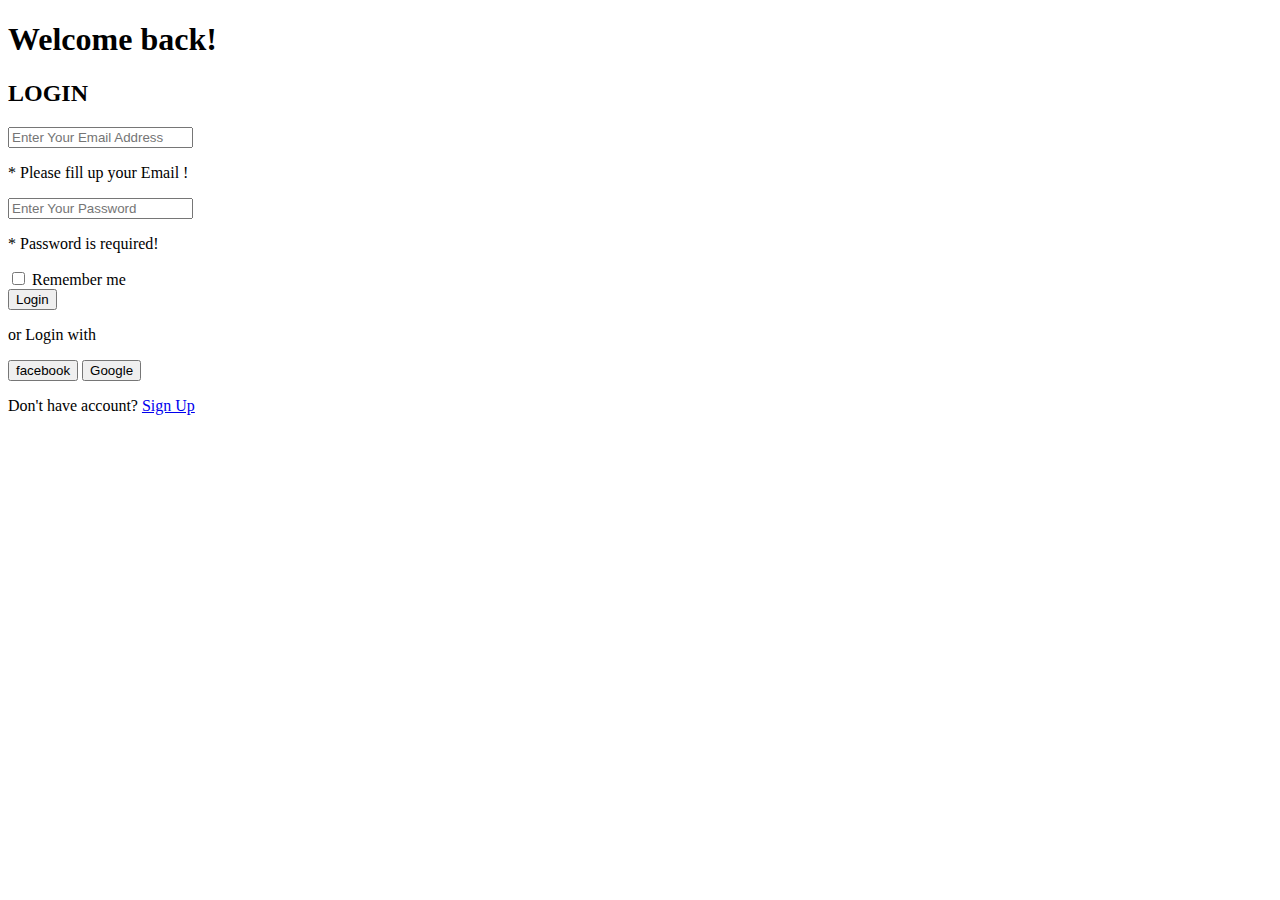
==== index.html @ 31ae1d99 "Add files via upload" ====
<!DOCTYPE html>
<html lang="en">
<head>
    <meta charset="UTF-8">
    <meta http-equiv="X-UA-Compatible" content="IE=edge">
    <meta name="viewport" content="width=device-width, initial-scale=1.0">
    <link rel="icon" type="image/png" sizes="32x32" href="/images/favicon-32x32.png">
    <link rel="stylesheet" href="https://cdnjs.cloudflare.com/ajax/libs/font-awesome/6.2.0/css/all.min.css" integrity="sha512-xh6O/CkQoPOWDdYTDqeRdPCVd1SpvCA9XXcUnZS2FmJNp1coAFzvtCN9BmamE+4aHK8yyUHUSCcJHgXloTyT2A==" crossorigin="anonymous" referrerpolicy="no-referrer" />
    <link rel="stylesheet" href="/css/signin.css">
    <title>SIGN IN</title>
</head>
<body>

        
    <section id="login-window">
        <h1 class="heading">Welcome back!</h1>
        <h2 class="heading">LOGIN</h2>
        <form id="login" action="#">
            <input type="email" placeholder="Enter Your Email Address" class="form-input" autocomplete="off" id="username">
            <p class="error" id="email-error"> * Please fill up your Email !</p>
            
            <input type="password" placeholder="Enter Your Password" class="form-input" autocomplete="off" id="password" placeholder="Enter your password">
            <p class="error" id="password-error"> * Password is required!</p>
            
            <div>
                <input type="checkbox">
                <span> Remember me </span>                 
            </div>

            <button class="login-btn">Login</button>
        </form>

        <p>or Login with</p>
        <div class="social">
            <button>
                    <i class="fa-brands fa-facebook"></i> facebook 
                </button>
                <button>
                    <i class="fa-brands fa-google"></i> Google
                </button>
            </div>

            <p class="form-footer"> Don't have account?
                <a href="/pages/signup.html" target="_blank">Sign Up</a>
            </p>
    </section>

    <script src="/js/sign_in.js"></script>
</body> 
</html>
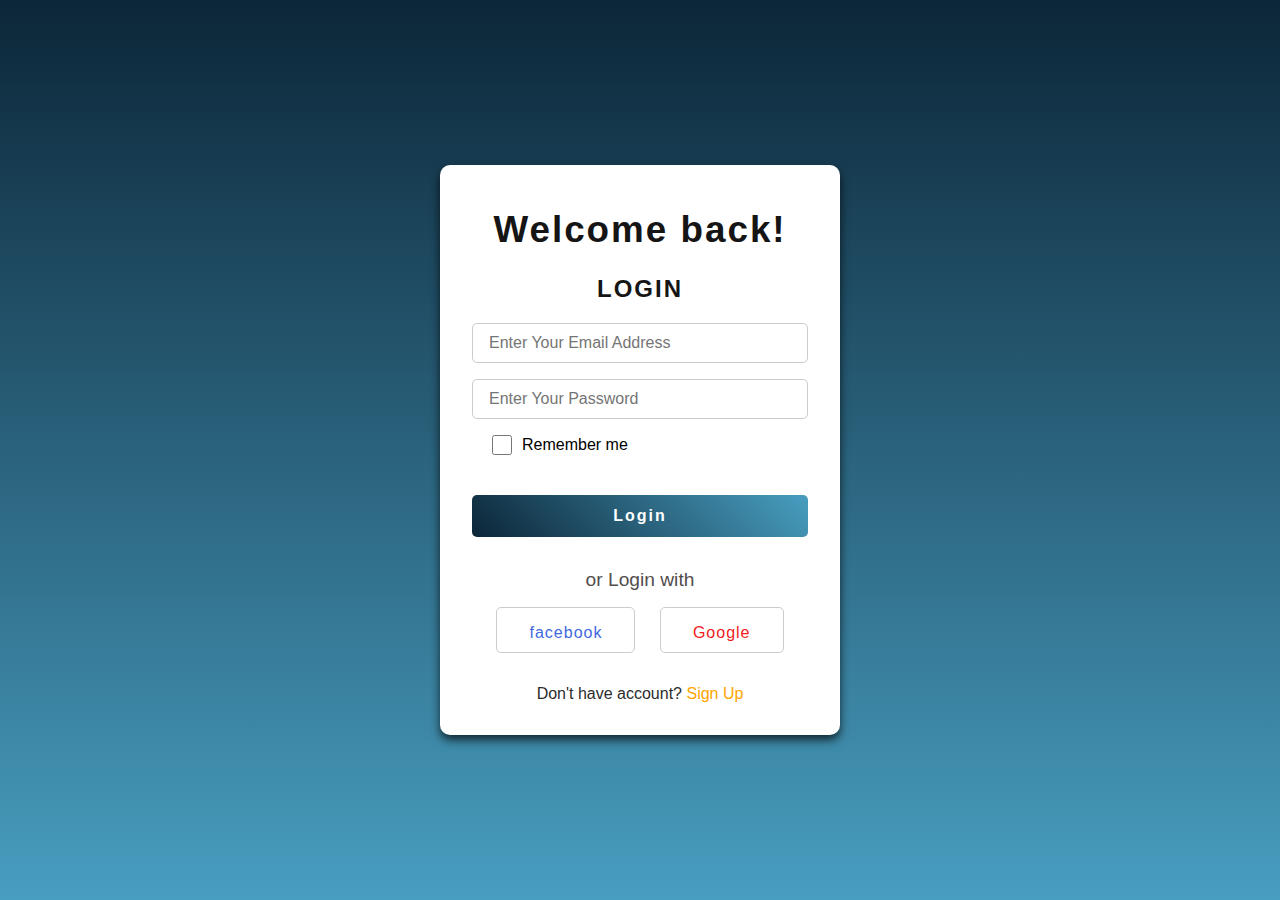
==== commit 370476d8: "Update index.html" ====
--- a/index.html
+++ b/index.html
@@ -6,7 +6,7 @@
     <meta name="viewport" content="width=device-width, initial-scale=1.0">
     <link rel="icon" type="image/png" sizes="32x32" href="/images/favicon-32x32.png">
     <link rel="stylesheet" href="https://cdnjs.cloudflare.com/ajax/libs/font-awesome/6.2.0/css/all.min.css" integrity="sha512-xh6O/CkQoPOWDdYTDqeRdPCVd1SpvCA9XXcUnZS2FmJNp1coAFzvtCN9BmamE+4aHK8yyUHUSCcJHgXloTyT2A==" crossorigin="anonymous" referrerpolicy="no-referrer" />
-    <link rel="stylesheet" href="/css/signin.css">
+    <link rel="stylesheet" href="signin.css">
     <title>SIGN IN</title>
 </head>
 <body>
@@ -45,6 +45,6 @@
             </p>
     </section>
 
-    <script src="/js/sign_in.js"></script>
+    <script src="sign_in.js"></script>
 </body> 
 </html>
--- a/signin.css
+++ b/signin.css
@@ -0,0 +1,207 @@
+*{
+    padding: 0;
+    margin: 0;
+    box-sizing: border-box;
+}
+
+body{
+    background: linear-gradient(rgb(12, 38, 56),rgb(72, 158, 192));
+    height: 100vh;
+    width: 100vw;
+    position: relative;
+    font-family: 'Poppins', sans-serif;
+}
+
+
+#login-window {
+    position: absolute;
+    top: 50%;
+    left: 50%;
+    transform: translate(-50%, -50%) !important;
+    background: white;
+    width: 400px;
+    border-radius: 10px;
+    box-shadow: 0 5px 10px rgba(0, 0, 0, 0.7);
+    padding: 2rem;
+    animation: fadedown 1s;
+}
+
+#login-window h1 {
+    font-size: 2.3rem;
+    text-align: center;
+    letter-spacing: 2px;
+    padding: 0.75rem;
+    color: rgb(22, 21, 21);
+}
+
+#login-window h2 {
+    padding: 0.75rem;
+    font-size: 1.5rem;
+    text-align: center;
+    letter-spacing: 2px;
+    color: rgb(22, 21, 21);
+}
+
+#login {
+    text-align: center;
+}
+
+.form-input {
+    width: 100%;
+    height: 2.5rem;
+    font-size: 1rem;
+    padding: 1rem;
+    border: 1px solid #ccc;
+    border-radius: 5px;
+    margin: 0.5rem 0;
+    outline: none;
+}
+
+.form-input:focus {
+    border: 2px solid rgb(72, 158, 192);
+}
+
+.error {
+    text-align: left;
+    margin: 0.5rem;
+    font-size: 0.9rem;
+    color: red;
+    display: none;
+    
+}
+
+#login div {
+    text-align: left;
+    margin: 0.5rem 20px;
+    display: flex;
+    align-items: center;
+}
+
+#login div input {
+    width: 20px;
+    height: 20px;
+    margin-right: 10px;
+}
+
+.login-btn {
+    border: none;
+    outline: none;
+    cursor: pointer;
+    font-size: 1rem;
+    letter-spacing: 2px;
+    width: 100%;
+    padding: 0.75rem 0;
+    margin: 2rem 0;
+    background: linear-gradient( 45deg, rgb(12, 38, 56),rgb(72, 158, 192));
+    color: white;
+    font-weight: 700;
+    border-radius: 5px;
+}
+
+.login-btn:hover {
+    background: linear-gradient( 45deg,rgb(72, 158, 192), rgb(12, 38, 56));
+    box-shadow: 0 5px 5px rgba(0, 0, 0, 0.4);
+}
+
+form + p {
+    text-align: center;
+    font-size: 1.2rem;
+    color: rgb(82, 77, 77);
+    margin-bottom: 1rem;
+}
+
+.social {
+    display: flex;
+    justify-content: space-evenly;
+    margin-bottom: 2rem;
+}
+
+.social button {
+    padding: 0.5rem 2rem;
+    font-size: 1rem;
+    background-color: transparent;
+    border: 1px #ccc solid;
+    border-radius: 5px;
+    letter-spacing: 1px;
+    transition: background 0.5s;
+}
+
+.social i {
+    font-size: 1.5rem;
+}
+
+.social button:first-child {
+    color: royalblue;
+   
+}
+
+.social button:hover:first-child {
+    background-color: dodgerblue;
+    color: white;
+}
+
+.social button:last-child {
+    color: rgb(240, 32, 32);
+}
+
+.social button:hover:last-child {
+    background-color: rgb(240, 16, 16);
+    color: white;
+}
+
+.form-footer {
+    text-align: center;
+    color: rgb(44, 43, 43);
+
+}
+
+.form-footer a {
+    color: orange;
+    text-decoration: none;
+}
+
+@keyframes fadedown{
+    from {
+        top: -100%;
+        opacity: 0;
+    }
+
+    to {
+        top: 50%;
+        opacity: 1;
+    }
+}
+
+@media (min-width:500px) and (max-width:600px) {
+    #login-window {
+        width: 90vw;
+    }
+    .social button {
+        padding: 0.5rem 0.75rem;
+        font-size: 0.7rem;
+    }
+}
+
+@media (min-width:100px) and (max-width:499px){
+       
+    
+    #login-window {
+        height: auto;
+        width: auto;
+      
+    }
+    .social button {
+        padding: 0.3rem 0.8rem;
+        font-size: 0.5rem;
+        margin-right: 0.5rem;
+    }
+    #login div {
+        font-size: 0.8rem;
+    }
+    #login div input {
+        height: 15px;
+    }
+    .form-input {
+        font-size: 0.75rem;
+    }
+}